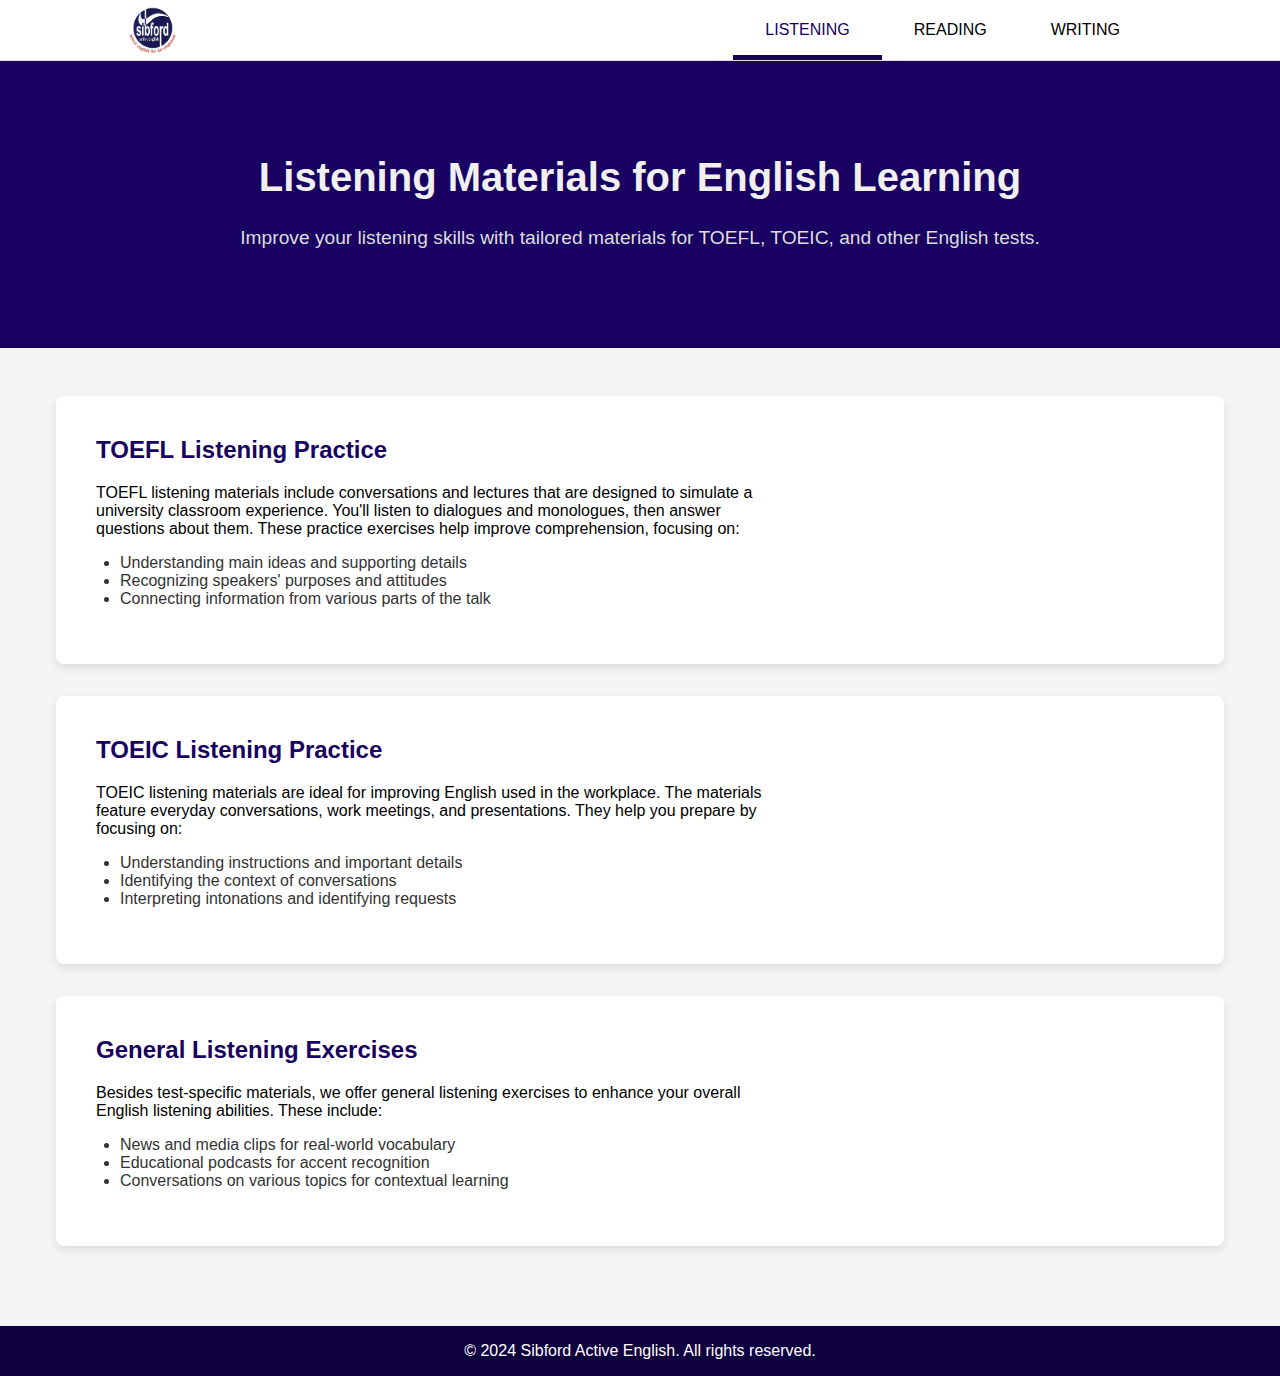
==== listening.html @ 0b790517 "add" ====
<!DOCTYPE html>
<html lang="en">

<head>
    <meta charset="UTF-8">
    <meta name="viewport" content="width=device-width, initial-scale=1.0">
    <title>Listening</title>
    <link rel="stylesheet" href="styles2.css">
</head>

<body>

    <!-- Navbar -->
    <div class="container">
        <header id="nav-header">
            <label for="hamburger">&#9776;</label>
            <input type="checkbox" id="hamburger">
            <div class="logo">
                <img src="img/sibford.png" alt="">
            </div>
            <nav>
                <ul>
                    <li><a href="/listening.html">Listening</a></li>
                    <li><a href="/reading.html">Reading</a></li>
                    <li><a href="/writing.html">Writing</a></li>
                </ul>
            </nav>
        </header>
    </div>


    <!-- Header Section -->
    <div class="listening-header">
        <h1 class="header">Listening Materials for English Learning</h1>
        <p class="paragraph-header">Improve your listening skills with tailored materials for TOEFL, TOEIC, and other English tests.</p>
    </div>

    <!-- Listening Content Section -->
    <div class="listening-content">
        <!-- TOEFL Listening Section -->
        <section class="listening-section">
            <!-- <img src="img/toefl-listening.jpg" alt="TOEFL Listening" class="listening-img"> -->
            <div class="listening-text">
                <h2>TOEFL Listening Practice</h2>
                <p>TOEFL listening materials include conversations and lectures that are designed to simulate a
                    university classroom experience. You'll listen to dialogues and monologues, then answer questions
                    about them. These practice exercises help improve comprehension, focusing on:</p>
                <ul>
                    <li>Understanding main ideas and supporting details</li>
                    <li>Recognizing speakers' purposes and attitudes</li>
                    <li>Connecting information from various parts of the talk</li>
                </ul>
            </div>
        </section>

        <!-- TOEIC Listening Section -->
        <section class="listening-section">
            <!-- <img src="img/toeic-listening.jpg" alt="TOEIC Listening" class="listening-img"> -->
            <div class="listening-text">
                <h2>TOEIC Listening Practice</h2>
                <p>TOEIC listening materials are ideal for improving English used in the workplace. The materials
                    feature everyday conversations, work meetings, and presentations. They help you prepare by focusing
                    on:</p>
                <ul>
                    <li>Understanding instructions and important details</li>
                    <li>Identifying the context of conversations</li>
                    <li>Interpreting intonations and identifying requests</li>
                </ul>
            </div>
        </section>

        <!-- Additional Listening Exercises -->
        <section class="listening-section">
            <!-- <img src="img/general-listening.jpg" alt="General Listening Practice" class="listening-img"> -->
            <div class="listening-text">
                <h2>General Listening Exercises</h2>
                <p>Besides test-specific materials, we offer general listening exercises to enhance your overall English
                    listening abilities. These include:</p>
                <ul>
                    <li>News and media clips for real-world vocabulary</li>
                    <li>Educational podcasts for accent recognition</li>
                    <li>Conversations on various topics for contextual learning</li>
                </ul>
            </div>
        </section>
    </div>

    <!-- Footer Section -->
    <footer class="footer-container">
        <p>&copy; 2024 Sibford Active English. All rights reserved.</p>
    </footer>


    <script>
        document.addEventListener("DOMContentLoaded", function () {
            const navLinks = document.querySelectorAll("#nav-header nav ul li a"); // Ambil semua tautan navigasi
            const currentPath = window.location.pathname; // Ambil path URL saat ini
    
            navLinks.forEach(link => {
                // Jika href link cocok dengan path URL, tambahkan class "active"
                if (link.getAttribute("href") === currentPath) {
                    link.classList.add("active");
                } else {
                    link.classList.remove("active");
                }
            });
        });
    </script>
</body>

</html>
---- styles2.css ----
/* Global Styles */
*,
*::before,
*::after {
  box-sizing: border-box;
}

body {
  font-family: Arial, sans-serif;
  margin: 0;
  padding: 0;
  box-sizing: border-box;
  background-color: #f5f5f5;
}

h2 {
  color: #180161;
}


li {
  color: #333;
}


/* Style navbar */
.container {
    background-color: rgb(255, 255, 255);
    position: fixed;
    width: 100%;
    z-index: 1000;
    border-bottom: 1.5px solid #ddd;
  }
  
  #nav-header {
    display: flex;
    flex-direction: row;
    justify-content: space-between;
    width: 80vw;
    height: 60px;
    margin: 0 auto;
  }
  
  #nav-header .logo img {
    width: 50px;
    padding-top: 6px;
  }
  
  #nav-header ul {
    font-family: "Segoe UI", Tahoma, Geneva, Verdana, sans-serif;
    list-style-type: none;
    margin: 0;
    padding: 0;
    display: flex;
    position: relative;
  }
  
  #nav-header li {
    position: relative;
  }
  
  #nav-header li a {
    display: block;
    color: black;
    padding: 0 2em;
    line-height: 60px;
    text-decoration: none;
    text-transform: uppercase;
    height: 60px;
    position: relative;
  }
  
  #nav-header li a.active {
    color: #180161;
    border-bottom: 5px solid #180161;
    transition: all 0.3s ease; /* Efek transisi */
  }
  
  /* Tambahkan indikator di bawah tautan aktif */
  #nav-header li a.active::after {
    content: "";
    position: absolute;
    bottom: -5px;
    left: 0;
    height: 3px;
    width: 100%;
    background-color: #180161;
    transition: all 0.3s ease;
  }
  
  #nav-header li a:hover {
    color: #180161;
    transition: all 0.3s ease;
    /* border-bottom: 5px solid #180161; */
  }
  
  /* Sembunyikan hamburger icon */
  #nav-header label,
  #hamburger {
    display: none;
  }
  
  @media screen and (max-width: 768px) {
    .container{
      width: 100%;
      /* padding: 0 1rem; */
    }

    /* Tampilkan hamburger icon */
    #nav-header label {
      display: inline-block;
      color: black;
      font-style: normal;
      font-size: 2rem;
      padding: 0.5rem;
      padding-left: 25.9rem;
    }
  
    /* Susun ulang menjadi vertikal */
    #nav-header {
      width: 100%;
    }
  
    #nav-header nav ul {
      flex-direction: column;
      width: 100%;
      position: absolute;
      top: 60px;
      left: 0;
    }
  
    #nav-header li a {
      display: block;
      color: white;
      background-color: #3c4542;
      padding: 0 2em;
      text-decoration: none;
      text-transform: uppercase;
      height: auto;
    }
  
    #nav-header li a:hover {
      color: #ff5c5c;
      border-bottom: none;
    }
  
    /* Pindahkan posisi logo ke kanan, dan perkecil */
    .logo {
      position: absolute;
      left: 10px;
      z-index: 1000;
    }
  
    .logo img {
      width: 80px;
    }
  
    /* Untuk menampilkan/ menyembunyikan menu */
    #nav-header nav {
      display: none;
    }
    #nav-header input:checked ~ nav {
      display: flex;
    }
  }


/* Header Section */
.listening-header {
  background-color: #180161;
  /* color: #fff; */
  padding: 8rem 2rem 5rem;
  text-align: center;
}

.header{
    color: #f0f0f0;
}

.paragraph-header{
    color: #ddd;
}

.listening-header h1 {
  font-size: 2.5rem;
}

.listening-header p {
  font-size: 1.2rem;
  margin-top: 0.5rem;
}

/* Content Section */
.listening-content {
  max-width: 1200px;
  margin: 2rem auto;
  padding: 1rem;
  overflow: hidden;
}

.listening-section {
  display: flex;
  flex-wrap: wrap;
  margin-bottom: 2rem;
  background-color: #ffffff;
  border-radius: 8px;
  box-shadow: 0 4px 10px rgba(0, 0, 0, 0.1);
  /* overflow: hidden; */
  padding: 1rem;
}

/* .listening-img {
  width: 100%;
  max-width: 400px;
  border-radius: 8px 0 0 8px;
  object-fit: cover;
} */

.listening-text {
  padding: 1.5rem;
  width: calc(100% - 400px);
  overflow-wrap: break-word;
}

.listening-text h2 {
  margin-top: 0;
}

ul {
  list-style: disc;
  padding-left: 1.5rem;
}

/* Footer Section */
.footer-container {
  background-color: #0f003f;
  color: #fff;
  text-align: center;
  padding: 1rem;
}

.footer-container p {
  margin: 0;
}

/* Responsive Design */
@media (max-width: 768px) {
  .listening-section {
    flex-direction: column;
    margin: 1rem 0;
    padding: 1rem;
  }

  .listening-text {
    width: 100%;
    padding: 1.5rem;
  }
}

@media (max-width: 480px) {
  .listening-text {
    width: 100%;
    padding: 1rem;
  }
}
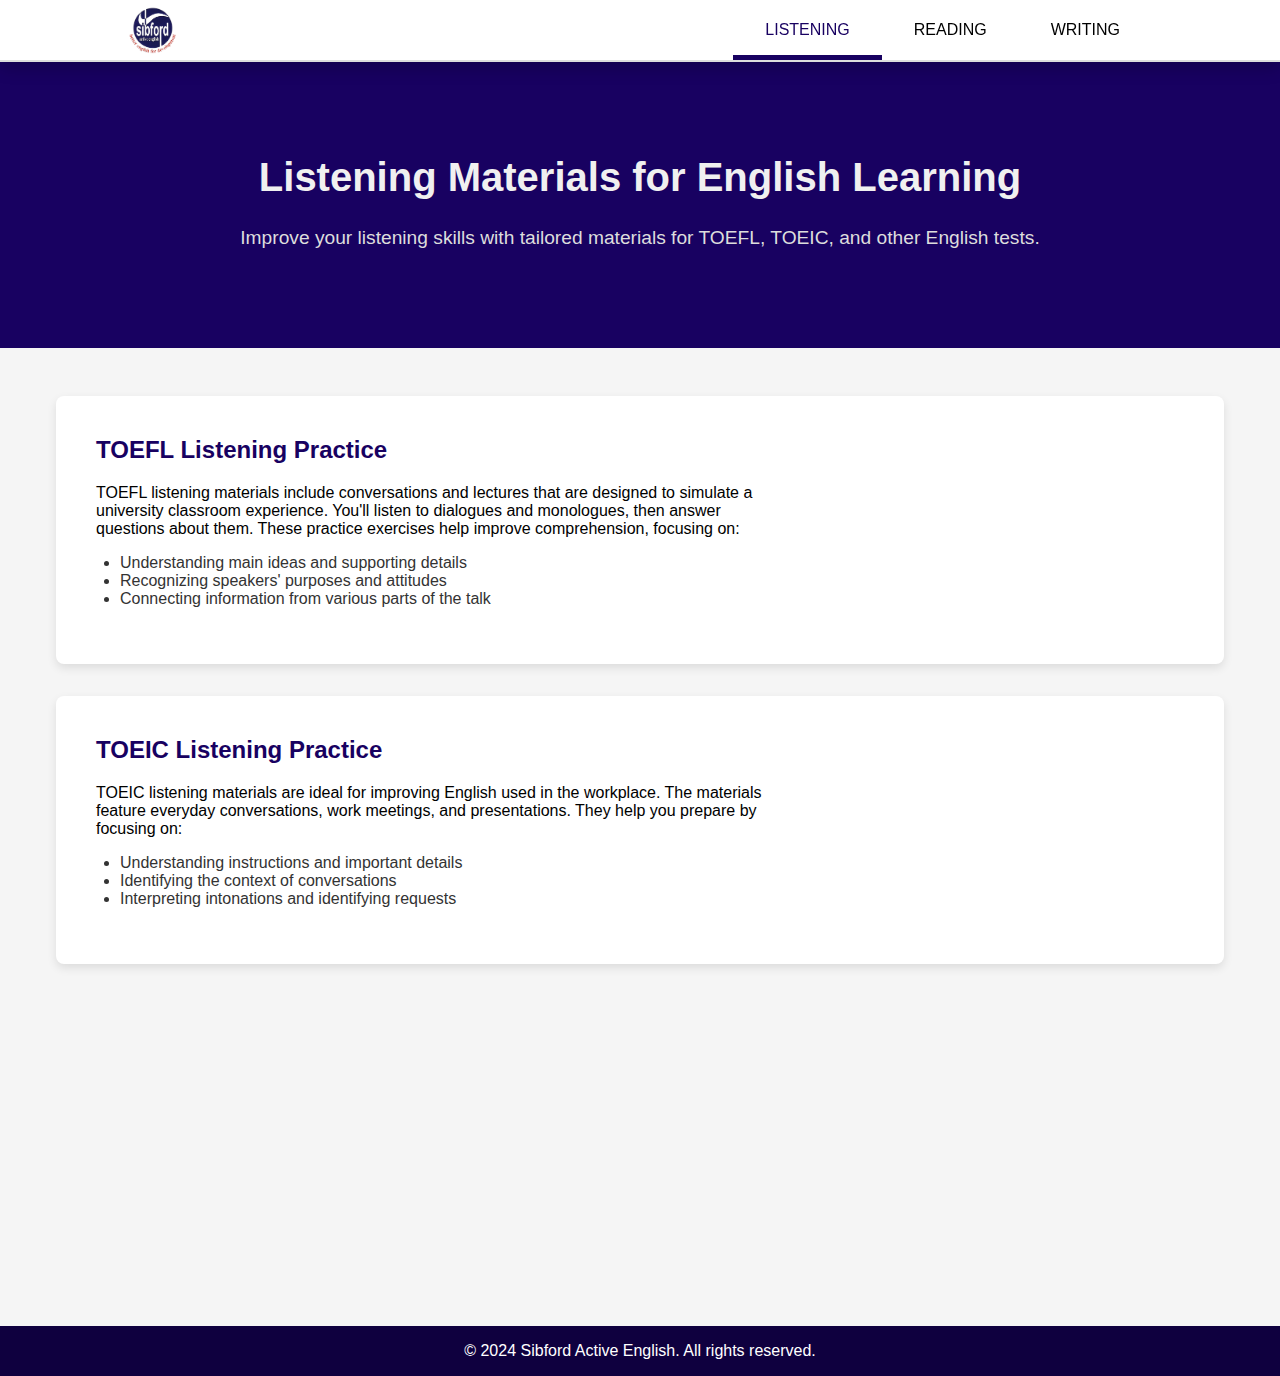
==== commit 40d4c06b: "test" ====
--- a/listening.html
+++ b/listening.html
@@ -6,6 +6,7 @@
     <meta name="viewport" content="width=device-width, initial-scale=1.0">
     <title>Listening</title>
     <link rel="stylesheet" href="styles2.css">
+    <link rel="icon" href="img/sibford2.png" type="image/x-icon">
 </head>
 
 <body>
@@ -31,18 +32,20 @@
 
     <!-- Header Section -->
     <div class="listening-header">
-        <h1 class="header">Listening Materials for English Learning</h1>
-        <p class="paragraph-header">Improve your listening skills with tailored materials for TOEFL, TOEIC, and other English tests.</p>
+        <h1 class="header fade-in">Listening Materials for English Learning</h1>
+        <p class="paragraph-header fade-in">Improve your listening skills with tailored materials for TOEFL, TOEIC, and
+            other
+            English tests.</p>
     </div>
 
     <!-- Listening Content Section -->
     <div class="listening-content">
         <!-- TOEFL Listening Section -->
-        <section class="listening-section">
-            <!-- <img src="img/toefl-listening.jpg" alt="TOEFL Listening" class="listening-img"> -->
+        <section class="listening-section fade-in">
             <div class="listening-text">
                 <h2>TOEFL Listening Practice</h2>
-                <p>TOEFL listening materials include conversations and lectures that are designed to simulate a
+                <p>TOEFL listening materials include conversations and lectures that are designed to
+                    simulate a
                     university classroom experience. You'll listen to dialogues and monologues, then answer questions
                     about them. These practice exercises help improve comprehension, focusing on:</p>
                 <ul>
@@ -54,11 +57,11 @@
         </section>
 
         <!-- TOEIC Listening Section -->
-        <section class="listening-section">
-            <!-- <img src="img/toeic-listening.jpg" alt="TOEIC Listening" class="listening-img"> -->
+        <section class="listening-section fade-in">
             <div class="listening-text">
                 <h2>TOEIC Listening Practice</h2>
-                <p>TOEIC listening materials are ideal for improving English used in the workplace. The materials
+                <p>TOEIC listening materials are ideal for improving English used in the workplace. The
+                    materials
                     feature everyday conversations, work meetings, and presentations. They help you prepare by focusing
                     on:</p>
                 <ul>
@@ -70,11 +73,11 @@
         </section>
 
         <!-- Additional Listening Exercises -->
-        <section class="listening-section">
-            <!-- <img src="img/general-listening.jpg" alt="General Listening Practice" class="listening-img"> -->
+        <section class="listening-section fade-in">
             <div class="listening-text">
                 <h2>General Listening Exercises</h2>
-                <p>Besides test-specific materials, we offer general listening exercises to enhance your overall English
+                <p>Besides test-specific materials, we offer general listening exercises to enhance your
+                    overall English
                     listening abilities. These include:</p>
                 <ul>
                     <li>News and media clips for real-world vocabulary</li>
@@ -95,7 +98,24 @@
         document.addEventListener("DOMContentLoaded", function () {
             const navLinks = document.querySelectorAll("#nav-header nav ul li a"); // Ambil semua tautan navigasi
             const currentPath = window.location.pathname; // Ambil path URL saat ini
-    
+            const fadeInElements2 = document.querySelectorAll(".fade-in"); // Pilih semua elemen dengan kelas 'fade-in'
+
+            const observer = new IntersectionObserver((entries) => {
+                entries.forEach((entry) => {
+                    if (entry.isIntersecting) {
+                        entry.target.classList.add("show");
+                        observer.unobserve(entry.target);
+                    }
+                })
+            },
+                {
+                    threshold: 0.1,
+                }
+            );
+
+            // Observasi semua elemen dengan kelas 'fade-in'
+            fadeInElements2.forEach((el) => observer.observe(el));
+
             navLinks.forEach(link => {
                 // Jika href link cocok dengan path URL, tambahkan class "active"
                 if (link.getAttribute("href") === currentPath) {
--- a/styles2.css
+++ b/styles2.css
@@ -22,147 +22,156 @@
   color: #333;
 }
 
+/* Awal elemen tidak terlihat */
+.fade-in {
+  opacity: 0; 
+  transform: translateY(30px); /* Mulai dari bawah */
+  transition: opacity 0.5s ease-out, transform 0.5s ease-out; /* Transisi animasi */
+}
+
+/* Ketika elemen terlihat */
+.fade-in.show {
+  opacity: 1; 
+  transform: translateY(0); /* Kembali ke posisi awal */
+}
 
 /* Style navbar */
 .container {
-    background-color: rgb(255, 255, 255);
-    position: fixed;
-    width: 100%;
-    z-index: 1000;
-    border-bottom: 1.5px solid #ddd;
-  }
-  
+  background-color: rgb(255, 255, 255);
+  position: fixed;
+  width: 100%;
+  z-index: 1000;
+  border-bottom: 2px solid #ddd;
+  box-shadow: 0 4px 8px rgba(0, 0, 0, 0.1); /* Efek timbul */
+  transition: box-shadow 0.3s ease-in-out;
+}
+
+.container:hover {
+  box-shadow: 0 6px 16px rgba(0, 0, 0, 0.2);
+}
+
+#nav-header {
+  display: flex;
+  flex-direction: row;
+  justify-content: space-between;
+  width: 80vw;
+  height: 60px;
+  margin: 0 auto;
+}
+
+#nav-header .logo img {
+  width: 50px;
+  padding-top: 6px;
+}
+
+#nav-header ul {
+  font-family: "Segoe UI", Tahoma, Geneva, Verdana, sans-serif;
+  list-style-type: none;
+  margin: 0;
+  padding: 0;
+  display: flex;
+}
+
+#nav-header li a {
+  display: block;
+  color: black;
+  padding: 0 2em;
+  line-height: 60px;
+  text-decoration: none;
+  text-transform: uppercase;
+  height: 60px;
+}
+
+#nav-header li a.active {
+  color: #180161;
+  border-bottom: 5px solid #180161;
+  transition: all 0.3s ease;
+}
+
+#nav-header li a:hover {
+  color: #180161;
+  transition: all 0.3s;
+  border-bottom: 5px solid #180161;
+}
+
+/* Sembunyikan hamburger icon */
+#nav-header label,
+#hamburger {
+  display: none;
+}
+
+@media screen and (max-width: 768px) {
+  /* Tampilkan hamburger icon */
+  #nav-header label {
+    display: inline-block;
+    color: black;
+    font-style: normal;
+    font-size: 2rem;
+    padding: 0.5rem;
+    position: absolute;
+    right: 1rem;
+    z-index: 1001;
+    cursor: pointer;
+  }
+
+  /* Susun ulang menjadi vertikal */
   #nav-header {
-    display: flex;
-    flex-direction: row;
-    justify-content: space-between;
-    width: 80vw;
-    height: 60px;
-    margin: 0 auto;
-  }
-  
-  #nav-header .logo img {
-    width: 50px;
-    padding-top: 6px;
-  }
-  
-  #nav-header ul {
-    font-family: "Segoe UI", Tahoma, Geneva, Verdana, sans-serif;
-    list-style-type: none;
-    margin: 0;
-    padding: 0;
-    display: flex;
-    position: relative;
-  }
-  
-  #nav-header li {
-    position: relative;
-  }
-  
+    width: 100%;
+  }
+
+  #nav-header nav ul {
+    flex-direction: column;
+    width: 100%;
+    position: absolute;
+    top: 60px;
+    left: 0;
+  }
+
   #nav-header li a {
     display: block;
-    color: black;
+    color: white;
+    background-color: #180161;
     padding: 0 2em;
-    line-height: 60px;
     text-decoration: none;
     text-transform: uppercase;
-    height: 60px;
-    position: relative;
-  }
-  
+    height: auto;
+    transition: all 0.3s ease-in-out; /* Tambahkan efek transisi */
+  }
+
+  #nav-header li a:hover {
+    color: #007bff; /* Warna saat di-hover */
+    background-color: #140144; /* Warna latar belakang saat hover */
+    border-bottom: none;
+    transition: all 0.3s ease-in-out;
+  }
+
   #nav-header li a.active {
-    color: #180161;
-    border-bottom: 5px solid #180161;
-    transition: all 0.3s ease; /* Efek transisi */
-  }
-  
-  /* Tambahkan indikator di bawah tautan aktif */
-  #nav-header li a.active::after {
-    content: "";
+    color: #007bff; /* Warna tulisan active */
+    background-color: #140144; /* Warna latar active */
+    border-left: 5px solid #0056b3; /* Tambahkan indikator */
+    border-bottom: none;
+    transition: all 0.3s ease-in-out;
+  }
+
+  /* Pindahkan posisi logo ke kanan, dan perkecil */
+  .logo {
     position: absolute;
-    bottom: -5px;
-    left: 0;
-    height: 3px;
-    width: 100%;
-    background-color: #180161;
-    transition: all 0.3s ease;
-  }
-  
-  #nav-header li a:hover {
-    color: #180161;
-    transition: all 0.3s ease;
-    /* border-bottom: 5px solid #180161; */
-  }
-  
-  /* Sembunyikan hamburger icon */
-  #nav-header label,
-  #hamburger {
+    left: 1rem;
+    z-index: 1000;
+  }
+
+  .logo img {
+    width: 80px;
+  }
+
+  /* Untuk menampilkan/ menyembunyikan menu */
+  #nav-header nav {
     display: none;
   }
-  
-  @media screen and (max-width: 768px) {
-    .container{
-      width: 100%;
-      /* padding: 0 1rem; */
-    }
-
-    /* Tampilkan hamburger icon */
-    #nav-header label {
-      display: inline-block;
-      color: black;
-      font-style: normal;
-      font-size: 2rem;
-      padding: 0.5rem;
-      padding-left: 25.9rem;
-    }
-  
-    /* Susun ulang menjadi vertikal */
-    #nav-header {
-      width: 100%;
-    }
-  
-    #nav-header nav ul {
-      flex-direction: column;
-      width: 100%;
-      position: absolute;
-      top: 60px;
-      left: 0;
-    }
-  
-    #nav-header li a {
-      display: block;
-      color: white;
-      background-color: #3c4542;
-      padding: 0 2em;
-      text-decoration: none;
-      text-transform: uppercase;
-      height: auto;
-    }
-  
-    #nav-header li a:hover {
-      color: #ff5c5c;
-      border-bottom: none;
-    }
-  
-    /* Pindahkan posisi logo ke kanan, dan perkecil */
-    .logo {
-      position: absolute;
-      left: 10px;
-      z-index: 1000;
-    }
-  
-    .logo img {
-      width: 80px;
-    }
-  
-    /* Untuk menampilkan/ menyembunyikan menu */
-    #nav-header nav {
-      display: none;
-    }
-    #nav-header input:checked ~ nav {
-      display: flex;
-    }
-  }
+  #nav-header input:checked ~ nav {
+    display: flex;
+  }
+}
 
 
 /* Header Section */
@@ -209,13 +218,6 @@
   padding: 1rem;
 }
 
-/* .listening-img {
-  width: 100%;
-  max-width: 400px;
-  border-radius: 8px 0 0 8px;
-  object-fit: cover;
-} */
-
 .listening-text {
   padding: 1.5rem;
   width: calc(100% - 400px);
